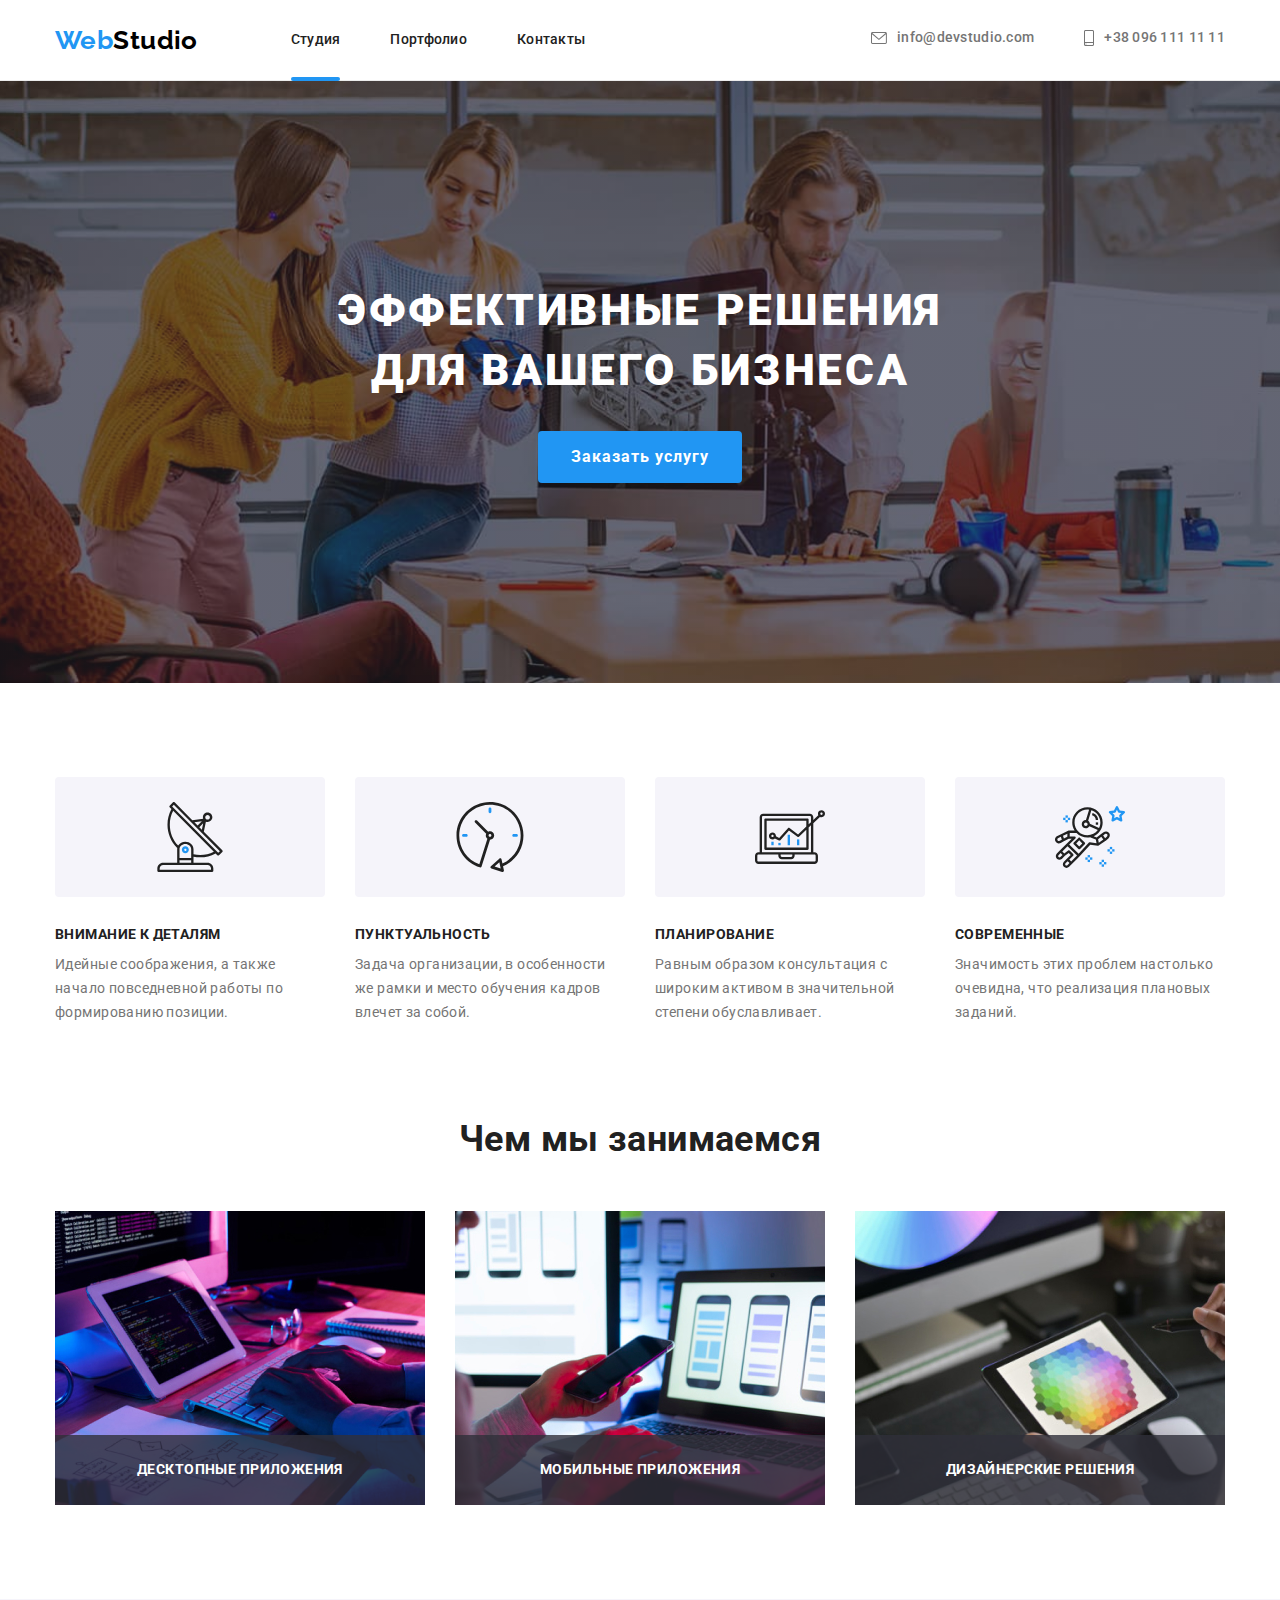
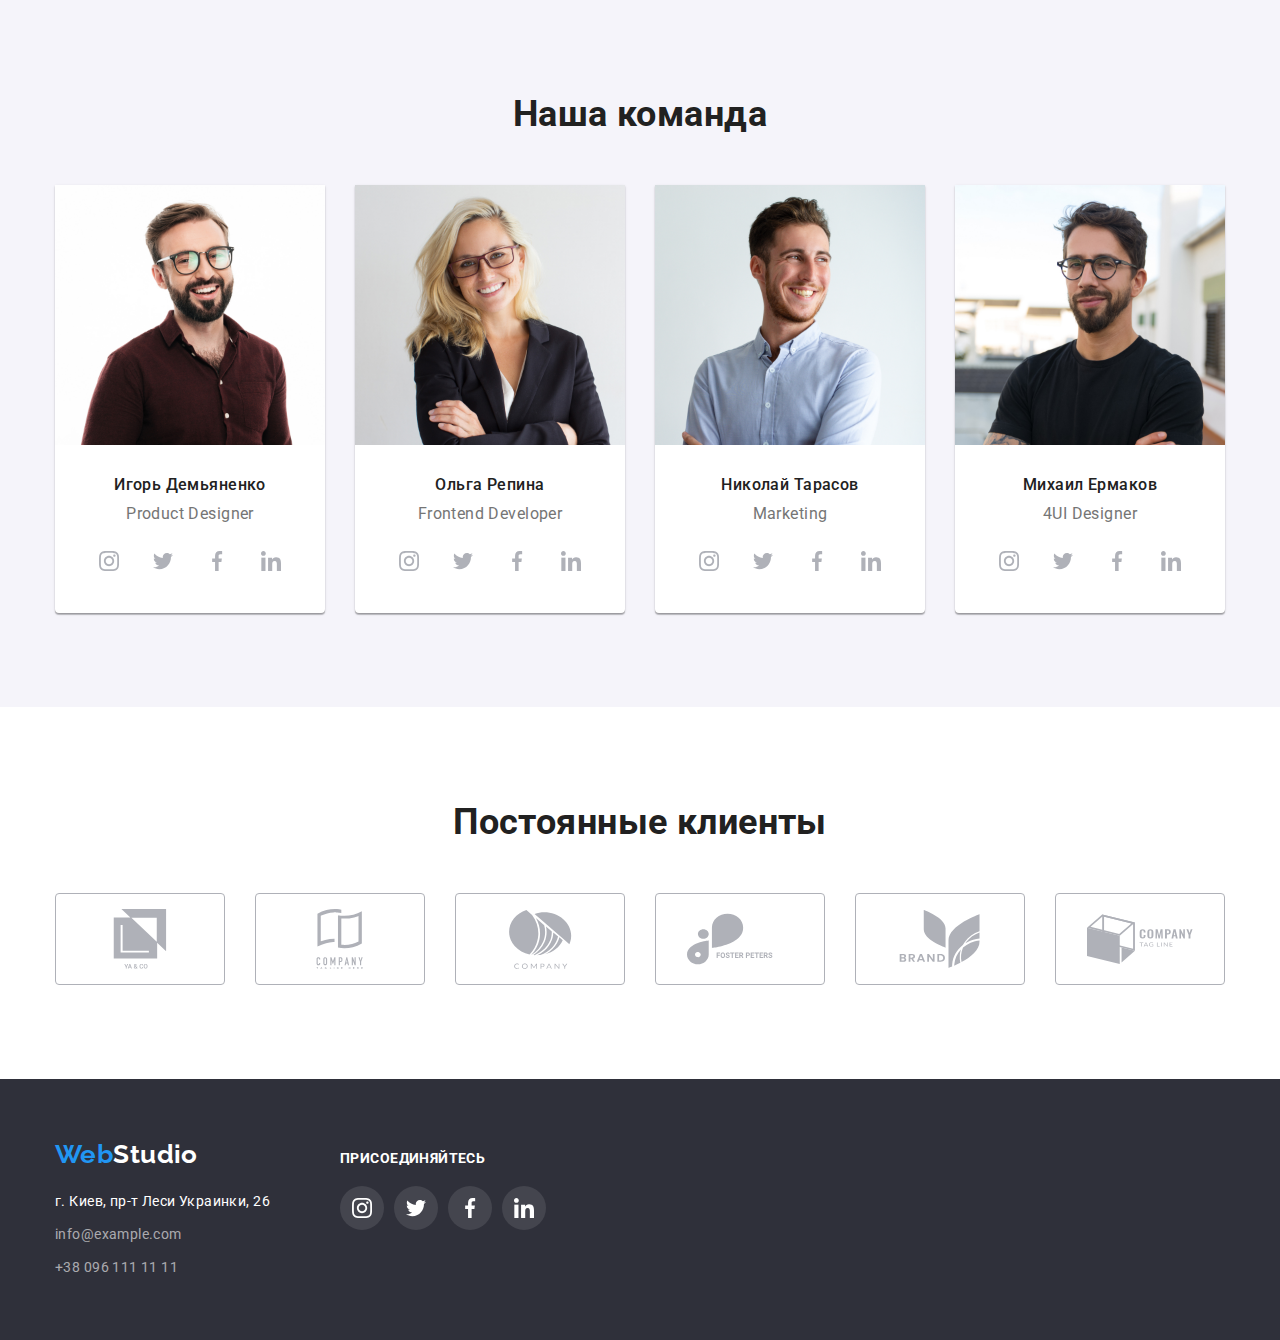
==== index.html @ eaa1dd15 "Добавляет файлы ДЗ№5" ====
<!DOCTYPE html>
<html lang="ru">
  <head>
    <meta charset="UTF-8" />
    <meta http-equiv="X-UA-Compatible" content="IE=edge" />
    <meta name="viewport" content="width=device-width, initial-scale=1.0" />
    <title>WebStudio</title>
    <link rel="preconnect" href="https://fonts.googleapis.com" />
    <link rel="preconnect" href="https://fonts.gstatic.com" crossorigin />
    <link
      href="https://fonts.googleapis.com/css2?family=Raleway:wght@700&family=Roboto:wght@400;500;700;900&display=swap"
      rel="stylesheet"
    />
    <link
      rel="stylesheet"
      href="https://cdnjs.cloudflare.com/ajax/libs/modern-normalize/1.1.0/modern-normalize.min.css"
    />
    <link rel="stylesheet" href="./css/style.css" />
  </head>
  <body>
    <!-- Header section -->
    <header class="header">
      <div class="container nav-flex">
        <nav class="header-nav">
          <a href="./index.html" class="logo link">Web<span class="logo-black">Studio</span></a>
          <ul class="header-nav-list list">
            <li class="header-nav-item">
              <a class="header-nav-link link current" href="./index.html">Студия</a>
            </li>
            <li class="header-nav-item">
              <a class="header-nav-link link" href="./portfolio.html">Портфолио</a>
            </li>
            <li class="header-nav-item">
              <a class="header-nav-link link" href="">Контакты</a>
            </li>
          </ul>
        </nav>
        <ul class="header-contacts-list list">
          <li class="header-contacts-item">
            <a class="header-contact-link link" href="mailto:info@devstudio.com">
              <svg class="contact-icon" width="16px" height="12px">
                <use href="./images/icons.svg#icon-envelope"></use>
              </svg>
              info@devstudio.com
            </a>
          </li>
          <li class="header-contacts-item">
            <a class="header-contact-link link" href="tel:+380961111111">
              <svg class="contact-icon" width="10px" height="16px">
                <use href="./images/icons.svg#icon-smartphone"></use>
              </svg>
              +38 096 111 11 11
            </a>
          </li>
        </ul>
      </div>
    </header>
    <!-- Main content section -->
    <main>
      <!-- Hero section -->
      <section class="hero">
        <div class="container">
          <h1 class="hero-title">Эффективные решения для вашего бизнеса</h1>
          <button class="hero-btn" type="button" data-modal-open>Заказать услугу</button>
        </div>
      </section>
      <!-- Our features -->
      <section class="features-section section">
        <div class="container">
          <h2 class="visually-hidden">Наши преймущества</h2>
          <ul class="features-list list">
            <li class="features-item">
              <div class="features-icon-box">
                <svg class="features-icon" width="70px" height="70px">
                  <use href="./images/icons.svg#icon-antenna"></use>
                </svg>
              </div>
              <h3 class="features-title">Внимание к деталям</h3>
              <p class="features-text">
                Идейные соображения, а также начало повседневной работы по формированию позиции.
              </p>
            </li>
            <li class="features-item">
              <div class="features-icon-box">
                <svg class="features-icon" width="70px" height="70px">
                  <use href="./images/icons.svg#icon-clock"></use>
                </svg>
              </div>
              <h3 class="features-title">Пунктуальность</h3>
              <p class="features-text">
                Задача организации, в особенности же рамки и место обучения кадров влечет за собой.
              </p>
            </li>
            <li class="features-item">
              <div class="features-icon-box">
                <svg class="features-icon" width="70px" height="70px">
                  <use href="./images/icons.svg#icon-diagram"></use>
                </svg>
              </div>
              <h3 class="features-title">Планирование</h3>
              <p class="features-text">
                Равным образом консультация с широким активом в значительной степени обуславливает.
              </p>
            </li>
            <li class="features-item">
              <div class="features-icon-box">
                <svg class="features-icon" width="70px" height="70px">
                  <use href="./images/icons.svg#icon-astronaut"></use>
                </svg>
              </div>
              <h3 class="features-title">Современные</h3>
              <p class="features-text">
                Значимость этих проблем настолько очевидна, что реализация плановых заданий.
              </p>
            </li>
          </ul>
        </div>
      </section>
      <!-- Work section -->
      <section class="work-section section">
        <div class="container">
          <h2 class="section-title">Чем мы занимаемся</h2>
          <ul class="work-list list">
            <li class="work-item">
              <img src="./images/box1.jpg" alt="Написание кода" width="370" />
              <div class="work-box">
                <p>Десктопные приложения</p>
              </div>
            </li>
            <li class="work-item">
              <img
                src="./images/box2.jpg"
                alt="Разработка приложений для портативных устройств"
                width="370"
              />
              <div class="work-box">
                <p>Мобильные приложения</p>
              </div>
            </li>
            <li class="work-item">
              <img src="./images/box3.jpg" alt="Графическая корекция" width="370" />
              <div class="work-box">
                <p>Дизайнерские решения</p>
              </div>
            </li>
          </ul>
        </div>
      </section>
      <!-- Team section -->
      <section class="team-section section">
        <div class="container">
          <h2 class="section-title">Наша команда</h2>
          <ul class="team-list list">
            <li class="team-item">
              <img src="./images/team1.jpg" alt="Фотография Игоря Демьяненко" width="270" />
              <div class="team-workers">
                <h3 class="team-worker">Игорь Демьяненко</h3>
                <p class="team-profession">Product Designer</p>
                <ul class="team-social-list list">
                  <li class="team-social-item">
                    <a class="team-social-link link" href="">
                      <svg class="team-social-icon" width="20px" height="20px">
                        <use href="./images/icons.svg#icon-instagram"></use>
                      </svg>
                    </a>
                  </li>
                  <li class="team-social-item">
                    <a class="team-social-link link" href="">
                      <svg class="team-social-icon" width="20px" height="20px">
                        <use href="./images/icons.svg#icon-twitter"></use>
                      </svg>
                    </a>
                  </li>
                  <li class="team-social-item">
                    <a class="team-social-link link" href="">
                      <svg class="team-social-icon" width="20px" height="20px">
                        <use href="./images/icons.svg#icon-facebook"></use>
                      </svg>
                    </a>
                  </li>
                  <li class="team-social-item">
                    <a class="team-social-link link" href="">
                      <svg class="team-social-icon" width="20px" height="20px">
                        <use href="./images/icons.svg#icon-linkedin"></use>
                      </svg>
                    </a>
                  </li>
                </ul>
              </div>
            </li>
            <li class="team-item">
              <img src="./images/team2.jpg" alt="Фотография Ольги Репиной" width="270" />
              <div class="team-workers">
                <h3 class="team-worker">Ольга Репина</h3>
                <p class="team-profession">Frontend Developer</p>
                <ul class="team-social-list list">
                  <li class="team-social-item">
                    <a class="team-social-link link" href="">
                      <svg class="team-social-icon" width="20px" height="20px">
                        <use href="./images/icons.svg#icon-instagram"></use>
                      </svg>
                    </a>
                  </li>
                  <li class="team-social-item">
                    <a class="team-social-link link" href="">
                      <svg class="team-social-icon" width="20px" height="20px">
                        <use href="./images/icons.svg#icon-twitter"></use>
                      </svg>
                    </a>
                  </li>
                  <li class="team-social-item">
                    <a class="team-social-link link" href="">
                      <svg class="team-social-icon" width="20px" height="20px">
                        <use href="./images/icons.svg#icon-facebook"></use>
                      </svg>
                    </a>
                  </li>
                  <li class="team-social-item">
                    <a class="team-social-link link" href="">
                      <svg class="team-social-icon" width="20px" height="20px">
                        <use href="./images/icons.svg#icon-linkedin"></use>
                      </svg>
                    </a>
                  </li>
                </ul>
              </div>
            </li>
            <li class="team-item">
              <img src="./images/team3.jpg" alt="Фотография Николая Тарасова" width="270" />
              <div class="team-workers">
                <h3 class="team-worker">Николай Тарасов</h3>
                <p class="team-profession">Marketing</p>
                <ul class="team-social-list list">
                  <li class="team-social-item">
                    <a class="team-social-link link" href="">
                      <svg class="team-social-icon" width="20px" height="20px">
                        <use href="./images/icons.svg#icon-instagram"></use>
                      </svg>
                    </a>
                  </li>
                  <li class="team-social-item">
                    <a class="team-social-link link" href="">
                      <svg class="team-social-icon" width="20px" height="20px">
                        <use href="./images/icons.svg#icon-twitter"></use>
                      </svg>
                    </a>
                  </li>
                  <li class="team-social-item">
                    <a class="team-social-link link" href="">
                      <svg class="team-social-icon" width="20px" height="20px">
                        <use href="./images/icons.svg#icon-facebook"></use>
                      </svg>
                    </a>
                  </li>
                  <li class="team-social-item">
                    <a class="team-social-link link" href="">
                      <svg class="team-social-icon" width="20px" height="20px">
                        <use href="./images/icons.svg#icon-linkedin"></use>
                      </svg>
                    </a>
                  </li>
                </ul>
              </div>
            </li>
            <li class="team-item">
              <img src="./images/team4.jpg" alt="Фотография Михаила Ермакова" width="270" />
              <div class="team-workers">
                <h3 class="team-worker">Михаил Ермаков</h3>
                <p class="team-profession">4UI Designer</p>
                <ul class="team-social-list list">
                  <li class="team-social-item">
                    <a class="team-social-link link" href="">
                      <svg class="team-social-icon" width="20px" height="20px">
                        <use href="./images/icons.svg#icon-instagram"></use>
                      </svg>
                    </a>
                  </li>
                  <li class="team-social-item">
                    <a class="team-social-link link" href="">
                      <svg class="team-social-icon" width="20px" height="20px">
                        <use href="./images/icons.svg#icon-twitter"></use>
                      </svg>
                    </a>
                  </li>
                  <li class="team-social-item">
                    <a class="team-social-link link" href="">
                      <svg class="team-social-icon" width="20px" height="20px">
                        <use href="./images/icons.svg#icon-facebook"></use>
                      </svg>
                    </a>
                  </li>
                  <li class="team-social-item">
                    <a class="team-social-link link" href="">
                      <svg class="team-social-icon" width="20px" height="20px">
                        <use href="./images/icons.svg#icon-linkedin"></use>
                      </svg>
                    </a>
                  </li>
                </ul>
              </div>
            </li>
          </ul>
        </div>
      </section>
      <!-- Clien section -->
      <section class="client-section section">
        <div class="container">
          <h2 class="section-title">Постоянные клиенты</h2>
          <ul class="client-list">
            <li class="client-item">
              <a class="client-link link" href="">
                <svg class="client-icon" width="106px" height="60px">
                  <use href="./images/icons.svg#icon-ya-go"></use>
                </svg>
              </a>
            </li>
            <li class="client-item">
              <a class="client-link link" href="">
                <svg class="client-icon" width="106px" height="60px">
                  <use href="./images/icons.svg#icon-company-tag"></use>
                </svg>
              </a>
            </li>
            <li class="client-item">
              <a class="client-link link" href="">
                <svg class="client-icon" width="106px" height="60px">
                  <use href="./images/icons.svg#icon-company"></use>
                </svg>
              </a>
            </li>
            <li class="client-item">
              <a class="client-link link" href="">
                <svg class="client-icon" width="106px" height="60px">
                  <use href="./images/icons.svg#icon-foster"></use>
                </svg>
              </a>
            </li>
            <li class="client-item">
              <a class="client-link link" href="">
                <svg class="client-icon" width="106px" height="60px">
                  <use href="./images/icons.svg#icon-brand"></use>
                </svg>
              </a>
            </li>
            <li class="client-item">
              <a class="client-link link" href="">
                <svg class="client-icon" width="106px" height="60px">
                  <use href="./images/icons.svg#icon-company-box"></use>
                </svg>
              </a>
            </li>
          </ul>
        </div>
      </section>
    </main>
    <!-- Footer section -->
    <footer class="footer">
      <div class="container">
        <div class="footer-flex">
          <div class="footer-contacts-flex">
            <a class="logo link" href="./">Web<span class="logo-white">Studio</span></a>
            <!-- Cotacts -->
            <address class="footer-contact">
              <ul class="footer-contact-list list">
                <li class="footer-contact-item">
                  <a
                    class="footer-contact-link address link"
                    href="https://bit.ly/3pXMvUd"
                    target="_blank"
                    rel="noopener noreferrer"
                    >г. Киев, пр-т Леси Украинки, 26</a
                  >
                </li>
                <li class="footer-contact-item">
                  <a class="footer-contact-link link" href="mailto:info@devstudio.com"
                    >info@example.com</a
                  >
                </li>
                <li class="footer-contacts-item">
                  <a class="footer-contact-link link" href="tel:+380961111111">+38 096 111 11 11</a>
                </li>
              </ul>
            </address>
          </div>
          <div class="footer-social-flex">
            <p class="footer-social-text">присоединяйтесь</p>
            <ul class="footer-social-list list">
              <li class="footer-social-item">
                <a class="footer-social-link link" href="">
                  <svg class="footer-social-icon" width="20px" height="20px">
                    <use href="./images/icons.svg#icon-instagram"></use>
                  </svg>
                </a>
              </li>
              <li class="footer-social-item">
                <a class="footer-social-link link" href="">
                  <svg class="footer-social-icon" width="20px" height="20px">
                    <use href="./images/icons.svg#icon-twitter"></use>
                  </svg>
                </a>
              </li>
              <li class="footer-social-item">
                <a class="footer-social-link link" href="">
                  <svg class="footer-social-icon" width="20px" height="20px">
                    <use href="./images/icons.svg#icon-facebook"></use>
                  </svg>
                </a>
              </li>
              <li class="footer-social-item">
                <a class="footer-social-link link" href="">
                  <svg class="footer-social-icon" width="20px" height="20px">
                    <use href="./images/icons.svg#icon-linkedin"></use>
                  </svg>
                </a>
              </li>
            </ul>
          </div>
        </div>
      </div>
      <div class="backdrop is-hidden" data-modal>
        <div class="modal">
          <button class="button-close" type="button" data-modal-close>
            <svg class="icon-close" width="30px" height="30px">
              <use href="./images/icons.svg#icon-close"></use>
            </svg>
          </button>
        </div>
      </div>
    </footer>
    <script src="./js/modal.js"></script>
  </body>
</html>
---- css/style.css ----
:root {
  --main-text-color: #212121;
  --secondary-text-color: #757575;
  --accent-color: #2196f3;
  --white: #ffffff;
  --black: #000000;
  --footer-contacts-color: rgba(255, 255, 255, 0.6);
  --white-background-color: #ffffff;
  --main-background-color: #ffffff;
  --team-background-color: #f5f4fa;
  --hero-background-color: #2f303a;
  --main-logo-color: #AFB1B8;
  --btn-hover-color: #188CE8;
}

body {
  font-family: 
    'Roboto', 'Open Sans', 'Fira Sans', sans-serif;
  font-size: 14px;
  letter-spacing: 0.03em;
  color: var(--main-text-color);
}

.list {
  list-style: none;
}

.link {
  text-decoration: none;
}

h1,
h2,
h3,
h4,
h5,
h6,
p,
ul {
  margin: 0;
  padding: 0;
}

img {
  display: block;
  max-width: 100%;
  height: auto;
}

.container {
  width: 1200px;
  padding-left: 15px;
  padding-right: 15px;
  margin-left: auto;
  margin-right: auto;
}

.section {
  padding-top: 94px;
  padding-bottom: 94px;
}

/* Header section */

.header {
  border-bottom: 1px solid #ececec;
  background-color: var(--main-background-color);
}

.logo {
  font-family: 'Raleway', sans-serif;
  font-weight: 700;
  font-size: 26px;
  line-height: 1.19;
  color: var(--accent-color);
  align-items: center;
  text-align: center;
}

.logo-black {
  color: var(--black);
}

.nav-flex {
  display: flex;
  align-items: center;
}

.header-nav {
  display: flex;
  align-items: center;
}

.header-nav-list {
  display: flex;
  margin-left: 93px;
  padding: 0;
}

.header-contacts-list {
  display: flex;
  margin-left: auto;
}

.header-contacts-item + .header-contacts-item {
  margin-left: 50px;
}

.header-nav-item:not(:last-child) {
  margin-right: 50px;
}

.header-nav-link {
  position: relative;
  display: block;
  padding-top: 32px;
  padding-bottom: 32px;
  font-weight: 500;
  font-size: 14px;
  line-height: 1.14;
  letter-spacing: 0.02em;
  color: var(--main-text-color);
  transition: color 250ms cubic-bezier(0.4, 0, 0.2, 1);
}

.contact-icon {
  fill: currentColor;
  margin-right: 10px;
}

.header-contact-link {
  display: inline-flex;
  align-items: center;
  font-weight: 500;
  font-size: 14px;
  line-height: 1.14;
  letter-spacing: 0.02em;
  color: var(--secondary-text-color);
  transition: color 250ms cubic-bezier(0.4, 0, 0.2, 1);
}

.header-nav-link:hover,
.header-nav-link:focus,
.header-contact-link:hover,
.header-contact-link:focus {
  color: var(--accent-color);
}


.header-nav-link.current::after {
  content: '';
  position: absolute;
  width: 100%;
  height: 4px;
  left: 0;
  bottom: -1px;
  background: var(--accent-color);
  border-radius: 2px;
}

/* Main sections */

.hero {
  padding-top: 200px;
  padding-bottom: 200px;
  max-width: 1600px;
  min-height: 600px;
  margin-left: auto;
  margin-right: auto;
  background-image: linear-gradient(to right,
      rgba(47, 48, 58, 0.4),
      rgba(47, 48, 58, 0.4)),
    url(../images/hero-bg.jpg);
  background-color: var(--hero-background-color);
  background-repeat: no-repeat;
  background-position: center;
  background-size: cover;
  text-align: center;
}

.hero-title {
  margin-bottom: 30px;
  font-weight: 900;
  font-size: 44px;
  max-width: 696px;
  margin-left: auto;
  margin-right: auto;
  line-height: 1.36;
  text-align: center;
  letter-spacing: 0.06em;
  text-transform: uppercase;
  color: var(--white);
}

.hero-btn {
  display: inline-block;
  border-radius: 4px;
  border: 1px solid transparent;
  padding: 10px 32px;
  min-width: 200px;
  font-weight: 700;
  font-size: 16px;
  line-height: 1.88;
  align-items: center;
  text-align: center;
  letter-spacing: 0.06em;
  background-color: var(--accent-color);
  color: var(--white);
  cursor: pointer;
}

.hero-btn:hover,
.hero-btn:focus {
  background-color: var(--btn-hover-color);
  transition: background-color 250ms cubic-bezier(0.4, 0, 0.2, 1);
}

/* Modal window */

.backdrop {
  position: fixed;
  top: 0;
  left: 0;
  width: 100%;
  height: 100%;
  opacity: 1;
  background-color: rgba(0, 0, 0, 0.2);
  transition: opacity 250ms cubic-bezier(0.4, 0, 0.2, 1);
}

.backdrop.is-hidden {
  opacity: 0;
  pointer-events: none;
}

.backdrop.is-hidden .modal {
  transform: translate(-50%, -50%) scale(0.5);
}

.modal {
  position: absolute;
  top: 50%;
  left: 50%;

  min-height: 581px;
  min-width: 528px;
  padding: 15px;

  background-color: var(--main-background-color);
  box-shadow: 0px 1px 3px rgba(0, 0, 0, 0.12),
  0px 1px 1px rgba(0, 0, 0, 0.14),
  0px 2px 1px rgba(0, 0, 0, 0.2);
  border-radius: 4px;

  transform: translate(-50%, -50%) scale(1);
  transition: transform 250ms cubic-bezier(0.4, 0, 0.2, 1);
}


.button-close {
  position: absolute;
  display: flex;
  align-items: center;
  right: 8px;
  top: 8px;
  width: 30px;
  height: 30px;
  border-radius: 50%;
  cursor: pointer;
  border: 1px solid rgba(0, 0, 0, 0.1);
  background-color: var(--main-background-color);
}

.icon-close {
  fill: currentColor;
}

/* Features section */

.visually-hidden {
  position: absolute;
  width: 1px;
  height: 1px;
  margin: -1px;
  border: 0;
  padding: 0;
  white-space: nowrap;
  clip-path: inset(100%);
  clip: rect(0 0 0 0);
  overflow: hidden;
}


.features-list {
  display: flex;
}

.features-item:not(:last-child) {
  max-width: 270px;
  margin-right: 30px;
}

.features-icon-box {
  display: flex;
  width: 270px;
  height: 120px;
  background-color: var(--team-background-color);
  border-radius: 4px;
  align-items: center;
  justify-content: center;
  margin-bottom: 30px;
}

.features-title {
  font-weight: 700;
  font-size: 14px;
  line-height: 1.14;
  text-transform: uppercase;
}

.features-text {
  margin-top: 10px;
  line-height: 1.71;  
  color: var(--secondary-text-color)
}

/* Work section */

.work-section {
  padding-top: 0;
  background-color: var(--main-background-color);
}

.section-title {
  font-weight: 700;
  font-size: 36px;
  line-height: 1.17;
  text-align: center;
  color: var(--main-text-color)
}

.work-list {
  display: flex;
  margin-top: 50px;
}


.work-item:not(:last-child) {
  margin-right: 30px;
}

.work-item {
  position: relative;
}

.work-box {
  position: absolute;
  width: 100%;
  height: 100%;
  bottom: 0;
  left: 0;
  height: 70px;
  display: flex;
  justify-content: center;
  align-items: center;
  background-color: rgba(47, 48, 58, 0.8);
}

.work-box > p {
  font-weight: 700;
  line-height: 1.14;
  text-transform: uppercase;
  color: var(--main-background-color);
}

/* Team section */

.team-item {
  box-shadow: 0px 1px 3px rgba(0, 0, 0, 0.12),
  0px 1px 1px rgba(0, 0, 0, 0.14),
  0px 2px 1px rgba(0, 0, 0, 0.2);
  border-radius: 0px 0px 4px 4px;
}

.team-social-list {
  display: flex;
  margin-top: 16px;
  justify-content: center;
  align-items: center;
}

.team-social-item {
  width: 44px;
  height: 44px;
}

.team-social-item:not(:last-child) {
  margin-right: 10px;
}

.team-social-link {
  width: 100%;
  height: 100%;
  display: flex;
  border-radius: 50%;
  align-items: center;
  justify-content: center;
  color: var(--main-logo-color);
  transition: background-color 250ms cubic-bezier(0.4, 0, 0.2, 1),
  color 250ms cubic-bezier(0.4, 0, 0.2, 1);
}

.team-social-link:hover,
.team-social-link:focus {
  color: var(--white);
  background-color: var(--accent-color);
  } 

.team-social-icon {
  fill: currentColor;
}

.team-section {
  background-color: var(--team-background-color);
}

.team-list {
  display: flex;
  margin-top: 50px;
}

.team-item {
  background-color: var(--white-background-color);
}

.team-item:not(:last-child) {
  margin-right: 30px;
}

.team-workers {
  padding-top: 30px;
  padding-bottom: 30px;
}

.team-worker {
  font-weight: 500;
  font-size: 16px;
  line-height: 1.19;
  color: var(--main-text-color);
  text-align: center;
}

.team-profession {
  margin-top: 10px;
  font-size: 16px;
  line-height: 1.19;
  color: var(--secondary-text-color);
  text-align: center;
}

/* Client section */

.client-list {
  display: flex;
  margin-top: 50px;
  padding: 0;
  list-style: none;
  justify-content: space-between;
  align-items: center;
}

.client-item {
  width: 170px;
  height: 92px;
}

.client-item:not(:last-child) {
  margin-right: 30px;
}

.client-link {
  width: 100%;
  height: 100%;
  display: flex;
  align-items: center;
  justify-content: center;
  border: 1px solid var(--main-logo-color);
  box-sizing: border-box;
  border-radius: 4px;
  color: var(--main-logo-color);
  transition: color 250ms cubic-bezier(0.4, 0, 0.2, 1),
  border-color 250ms cubic-bezier(0.4, 0, 0.2, 1);
}

.client-link:hover,
.client-link:focus {
  color: var(--accent-color);
  border-color: var(--accent-color);
  }

.client-icon {
  fill: currentColor;
}

/* Footer section */

.footer-flex {
  display: flex;
  align-items: baseline;
}

.footer-social-flex {
  width: 206px;
  height: 80px;
  margin-left: 70px;
}

.footer-social-list {
  display: flex;
  margin-top: 20px;
  justify-content: space-between;
  align-items: center;
}

.footer-social-text {
  font-weight: 700;
  text-transform: uppercase;
  color: var(--white);
}

.footer-social-item {
  width: 44px;
  height: 44px;

}

.footer-social-link {
  width: 100%;
  height: 100%;
  display: flex;
  justify-content: center;
  align-items: center;
  border-radius: 50%;
  color: var(--white);
  background-color: rgba(255, 255, 255, 0.1);
  transition: background-color 250ms cubic-bezier(0.4, 0, 0.2, 1);
}

.footer-social-link:hover,
.footer-social-link:focus {
  background-color: var(--accent-color);
  }

.footer-social-icon {  
  fill: currentColor;
}

.footer {
  background-color: var(--hero-background-color);
  padding-top: 60px;
  padding-bottom: 60px;
}

.logo-white {
  color: var(--white);
}

.footer-contact {
  margin-top: 20px;
}

.footer-contact-item:not(last-child) {
  margin-bottom: 9px;
}

.footer-contact-link {
  font-style: normal;
  font-size: 14px;
  line-height: 1.71;
  color: var(--footer-contacts-color);
  transition: color 250ms cubic-bezier(0.4, 0, 0.2, 1);
}

.footer-contact-link.address {
  color: var(--white);
  margin-top: 20px;
}

.footer-contact-link:hover,
.footer-contact-link:focus {
  color: var(--accent-color);
}

/* Portfolio */

.portfolio-section {
  background-color: var(--main-background-color)
}

.portfolio-btn-list {
  display: flex;
  justify-content: center;
}

.portfolio-btn-item:not(:last-child) {
  margin-right: 8px;
}

.portfolio-btn {
  display: inline-block;
  min-width: 73px;
  padding: 6px 22px;
  font-weight: 500;
  font-size: 16px;
  line-height: 1.63;
  letter-spacing: 0.03em;
  text-align: center;
  border: 1px solid transparent;
  border-radius: 4px;  
  background-color: var(--team-background-color);
  color: var(--main-text-color);
  cursor: pointer;
  transition: color 250ms cubic-bezier(0.4, 0, 0.2, 1), background-color 250ms cubic-bezier(0.4, 0, 0.2, 1), box-shadow 250ms cubic-bezier(0.4, 0, 0.2, 1);
}

.portfolio-btn:hover,
.portfolio-btn:focus {
  background-color: var(--accent-color);
  color: var(--white);
  box-shadow: 0px 3px 1px rgba(0, 0, 0, 0.1),
  0px 1px 2px rgba(0, 0, 0, 0.08),
  0px 2px 2px rgba(0, 0, 0, 0.12);
}

.portfolio-list {
  display: flex;
  flex-wrap: wrap;
  margin-top: 50px;
}


.portfolio-list-item:not(:nth-child(3n)) {
  margin-right: 30px;
}

.portfolio-list-item:nth-last-child(-n + 3) {
  margin-bottom: 0;
}

.portfolio-list-item {
  margin-bottom: 30px;
}

.portfolio-list-link {
  display: block;
  width: 370px;
  transition: box-shadow 250ms cubic-bezier(0.4, 0, 0.2, 1);
}

.portfolio-list-link:hover,
.portfolio-list-link:focus {
  box-shadow: 0px 1px 1px rgba(0, 0, 0, 0.12),
    0px 4px 4px rgba(0, 0, 0, 0.06),
    1px 4px 6px rgba(0, 0, 0, 0.16);
}

.image-cover {
  position: relative;
  overflow: hidden;
}

.product-description {
  position: absolute;
  top: 1px;
  left: 0;
  font-size: 18px;
  line-height: 1.55;
  width: 100%;
  height: 100%;
  padding: 63px 24px;
  color: var(--white);
  background-color: rgba(33, 150, 243, 0.9);
  transform: translateY(100%);
  transition: transform 250ms cubic-bezier(0.4, 0, 0.2, 1);
}

.portfolio-list-link:hover .product-description {
  transform: translateY(0);
}

.portfolio-list-link:focus .product-description {
  transform: translateY(0);
}

  


.portfolio-list-title {
  font-weight: 700;
  font-size: 18px;
  line-height: 2;
  letter-spacing: 0.06em;
  color: var(--main-text-color);
}

.portfolio-list-text {
  font-size: 16px;
  line-height: 1.87;
  color: var(--secondary-text-color);
  margin-top: 4px;
}

.portfolio-border {
  border: 1px solid #eeeeee;
  border-top: transparent;
  padding: 20px 24px;
}
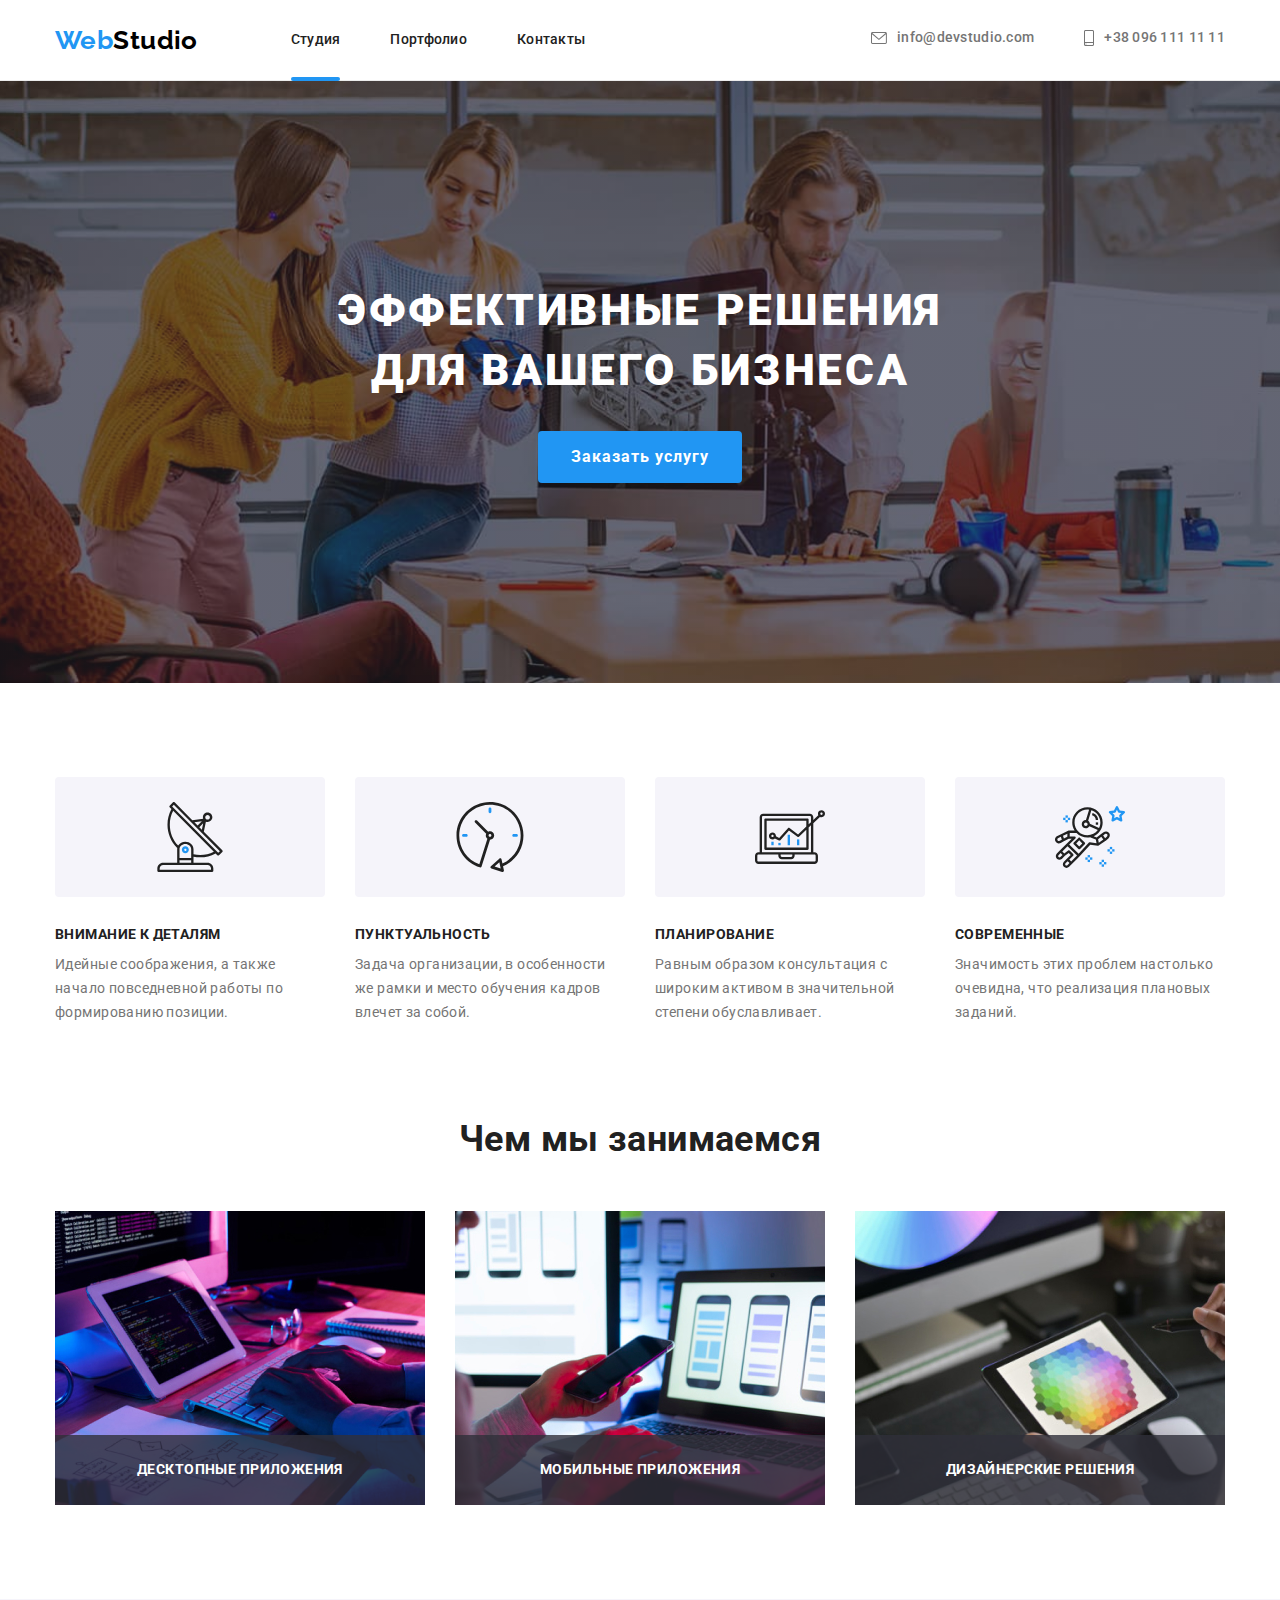
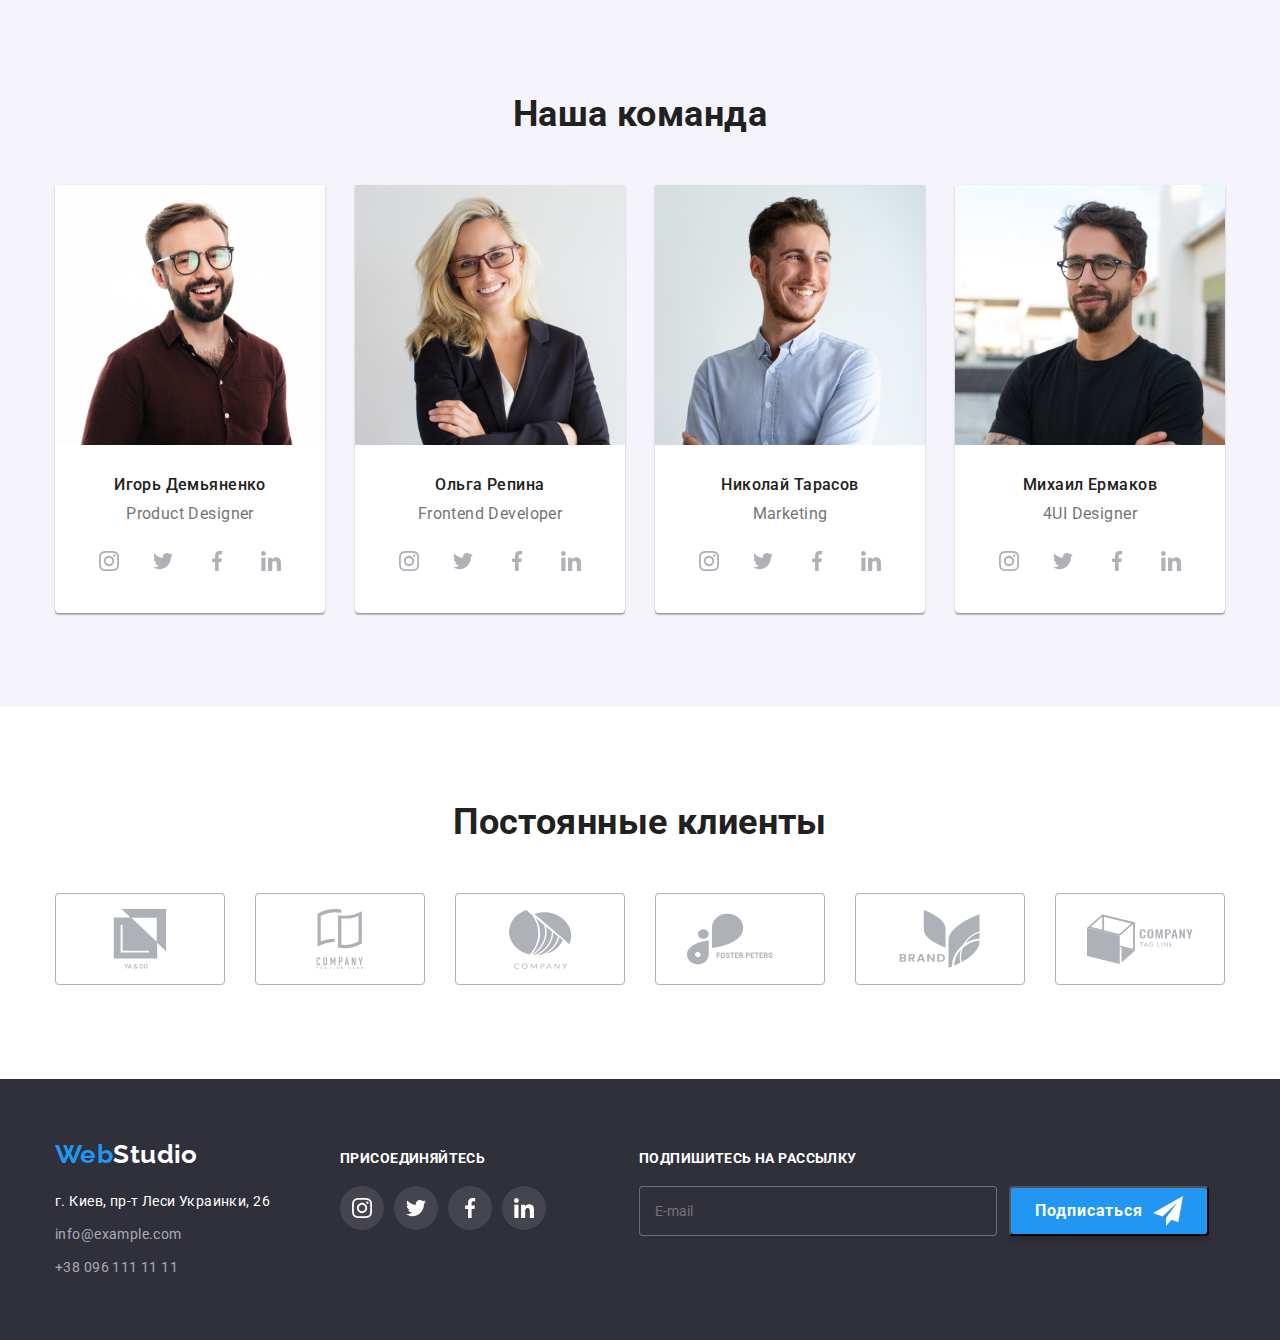
==== commit 9efc27cc: "Добавляет секцию подписаться" ====
--- a/index.html
+++ b/index.html
@@ -415,6 +415,25 @@
               </li>
             </ul>
           </div>
+          <div class="footer-subscribe">
+            <p class="footer-subscribe-text">Подпишитесь на рассылку</p>
+            <div class="subscribe-form">
+              <form>
+                <input
+                  class="subscribe-input"
+                  type="email"
+                  name="mail"
+                  id="mail"
+                  placeholder="E-mail"
+                />
+              </form>
+              <button class="submit-btn" type="submit">
+                Подписаться<svg class="icon-send" width="30px" height="30px">
+                  <use href="./images/icons.svg#icon-send"></use>
+                </svg>
+              </button>
+            </div>
+          </div>
         </div>
       </div>
       <div class="backdrop is-hidden" data-modal>
--- a/css/style.css
+++ b/css/style.css
@@ -591,6 +591,56 @@
   color: var(--accent-color);
 }
 
+.footer-subscribe {
+  margin-left: 93px;
+}
+
+.footer-subscribe-text {
+font-weight: 700;
+text-transform: uppercase;
+color: var(--white);
+}
+
+.subscribe-form {
+  display: flex;
+  margin-top: 20px;
+}
+
+.subscribe-input {
+  width: 358px;
+  padding: 16px 15px;
+  border: 1px solid rgba(255, 255, 255, 0.3);
+  border-radius: 4px;
+  background-color: var(--hero-background-color);
+  color: var(--white);
+  margin-right: 12px;
+}
+
+.submit-btn {
+  display: flex;
+  width: 200px;
+  height: 50px;
+  color: var(--white);
+  background-color: var(--accent-color);
+  font-weight: 700;
+  font-size: 16px;
+  line-height: 1.875;
+  justify-content: center;
+  align-items: center;
+  text-align: center;
+  letter-spacing: 0.06em;
+  
+
+  box-shadow: 0px 4px 4px rgba(0, 0, 0, 0.15);
+  border-radius: 4px;
+}
+
+.icon-send {
+  fill: currentColor;
+  margin-left: 10px;
+}
+
+
 /* Portfolio */
 
 .portfolio-section {
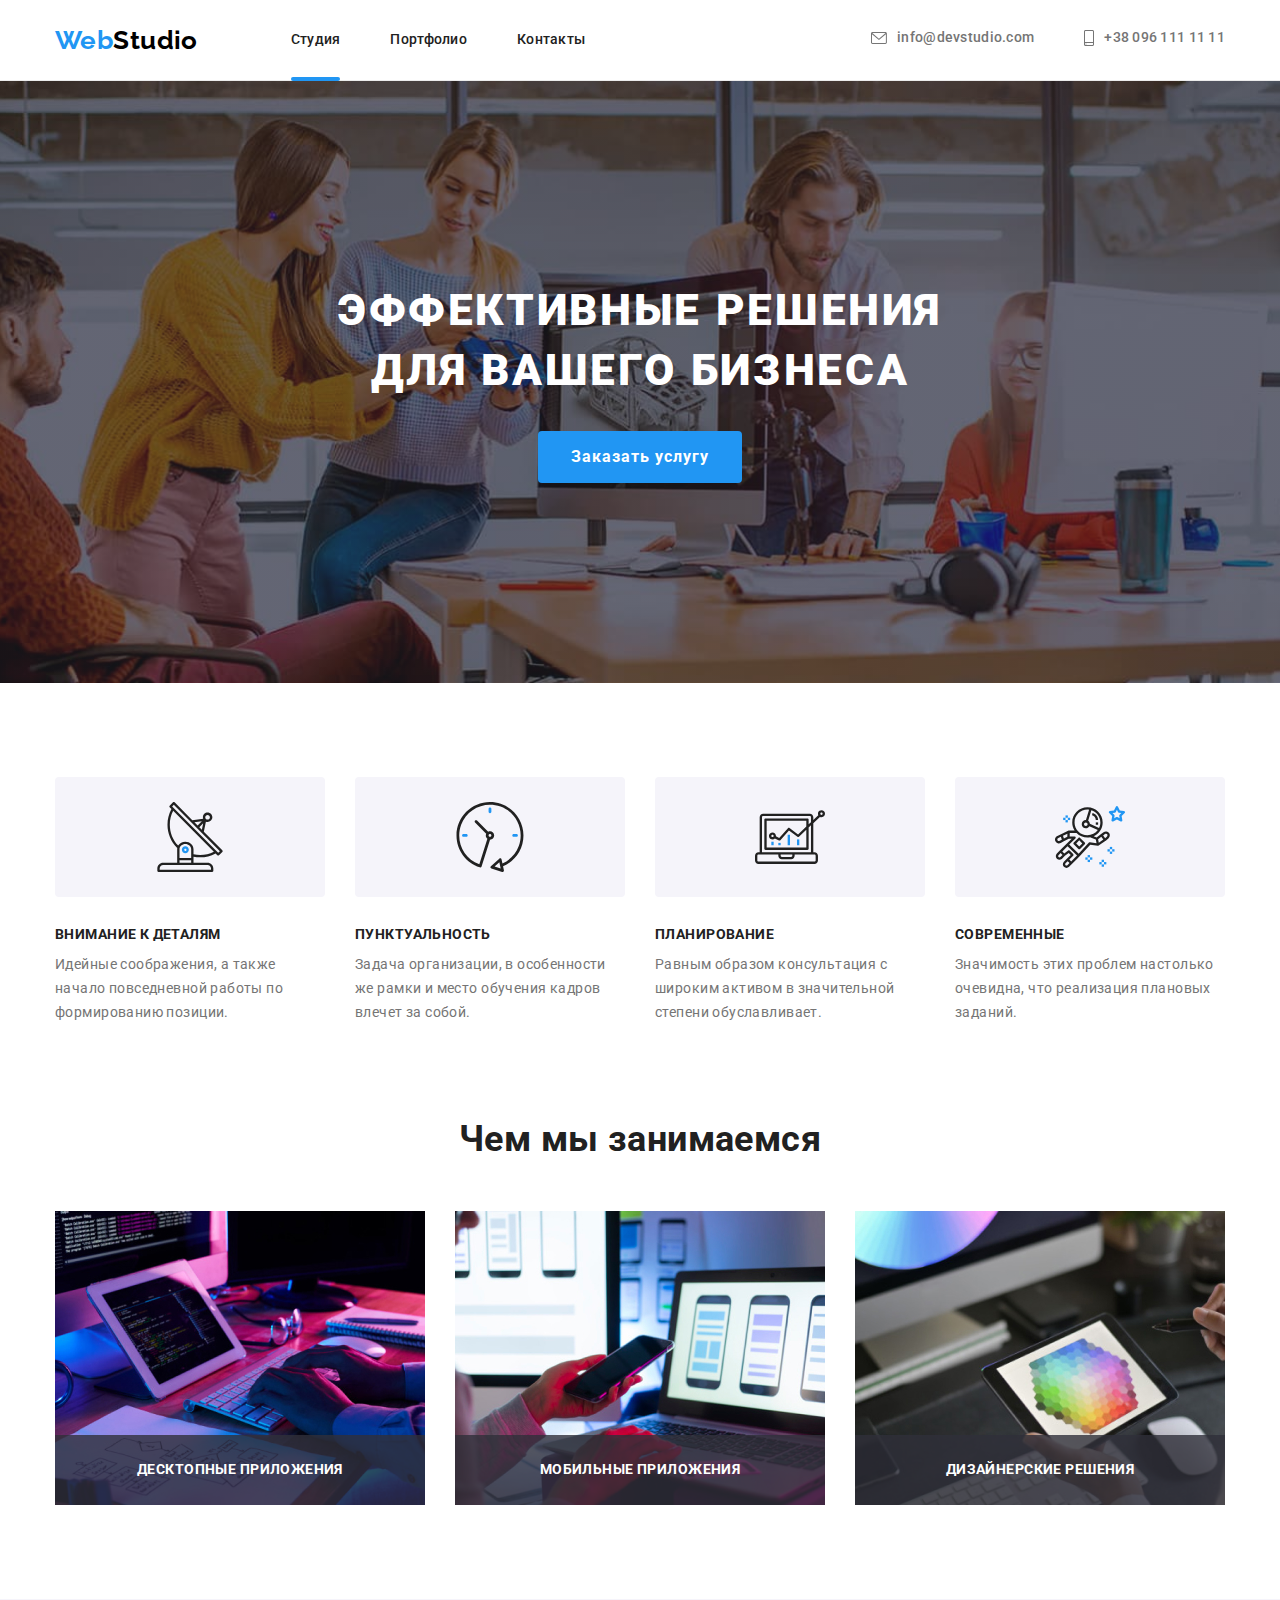
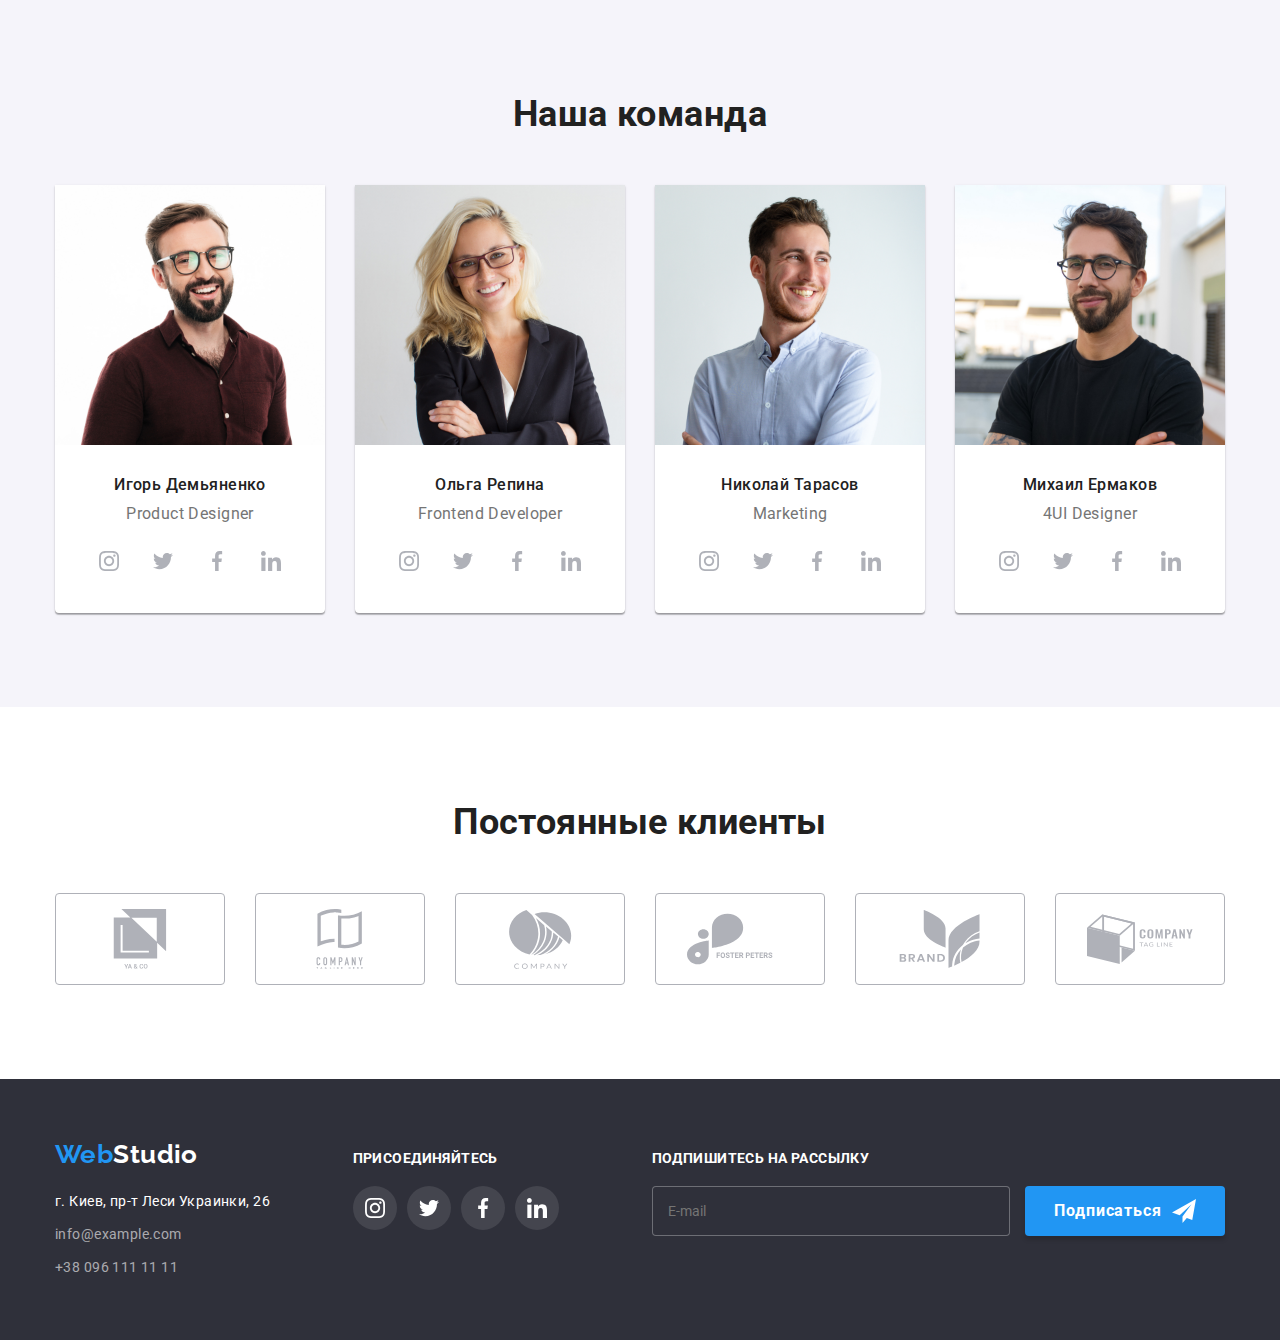
==== commit 393b36da: "Исправления от ментора" ====
--- a/index.html
+++ b/index.html
@@ -426,12 +426,12 @@
                   id="mail"
                   placeholder="E-mail"
                 />
+                <button class="submit-btn" type="submit">
+                  Подписаться<svg class="icon-send" width="24px" height="24px">
+                    <use href="./images/icons.svg#icon-send"></use>
+                  </svg>
+                </button>
               </form>
-              <button class="submit-btn" type="submit">
-                Подписаться<svg class="icon-send" width="30px" height="30px">
-                  <use href="./images/icons.svg#icon-send"></use>
-                </svg>
-              </button>
             </div>
           </div>
         </div>
@@ -443,6 +443,53 @@
               <use href="./images/icons.svg#icon-close"></use>
             </svg>
           </button>
+          <form class="form" name="form" action="#" autocomplite="off" novalidate>
+            <h2 class="modal-title">Оставьте свои данные, мы вам перезвоним</h2>
+            <div class="form-field">
+              <label class="form-label" for="name">Имя</label>
+              <input class="form-input" type="name" id="name" />
+              <svg class="input-icon" width="18px" height="18px">
+                <use href="./images/icons.svg#icon-person"></use>
+              </svg>
+            </div>
+            <div class="form-field">
+              <label class="form-label" for="tel">Телефон</label>
+              <input class="form-input" type="tel" id="tel" />
+              <svg class="input-icon" width="18px" height="18px">
+                <use href="./images/icons.svg#icon-phone"></use>
+              </svg>
+            </div>
+            <div class="form-field">
+              <label class="form-label" for="email">Почта</label>
+              <input class="form-input" type="email" id="email" />
+              <svg class="input-icon" width="18px" height="18px">
+                <use href="./images/icons.svg#icon-email"></use>
+              </svg>
+            </div>
+            <div class="form-field">
+              <label class="form-label" for="comments">Комментарий</label>
+              <textarea
+                class="form-input form-textarea"
+                name="form-comments"
+                id="comments"
+                placeholder="Введите текст"
+              ></textarea>
+            </div>
+            <div class="form-field-check">
+              <label class="policy-lable" for="policy">
+                <input
+                  class="form-checkbox visually-hidden"
+                  type="checkbox"
+                  name="policy"
+                  id="policy"
+                />
+                <span class="icon-check"></span>
+                Соглашаюсь с рассылкой и принимаю
+                <a class="link-check" href="#">Условия договора</a>
+              </label>
+            </div>
+            <button class="btn-submit-modal" type="submit">Отправить</button>
+          </form>
         </div>
       </div>
     </footer>
--- a/css/style.css
+++ b/css/style.css
@@ -244,7 +244,6 @@
 
   min-height: 581px;
   min-width: 528px;
-  padding: 15px;
 
   background-color: var(--main-background-color);
   box-shadow: 0px 1px 3px rgba(0, 0, 0, 0.12),
@@ -271,8 +270,158 @@
   background-color: var(--main-background-color);
 }
 
+.button-close:hover, 
+.button-close:focus {
+  color: var(--accent-color);
+}
+
 .icon-close {
   fill: currentColor;
+}
+
+.form {
+  padding: 40px;
+}
+
+
+
+
+
+.form-field {
+  display: flex;
+  flex-direction: column;
+  position: relative;
+  margin-bottom: 10px;
+}
+
+.form-field:nth-child(5) {
+  margin-bottom: 0;
+}
+
+.modal-title {
+  margin-bottom: 12px;
+  font-weight: 700;
+  font-size: 20px;
+  line-height: 1.15;
+  text-align: center;
+  letter-spacing: 0.03em;
+  
+  color: var(--main-text-color);
+}
+
+.form-label {
+  margin-bottom: 4px;
+  font-size: 12px;
+  line-height: 1.16;
+  letter-spacing: 0.01em;
+  color: var(--secondary-text-color);
+}
+
+.form-input {
+  padding: 12px 35px;
+  width: 100%;
+  border: 1px solid rgba(33, 33, 33, 0.2);
+  border-radius: 4px;
+  cursor: pointer;
+  transition: border-color 250ms cubic-bezier(0.4, 0, 0.2, 1);
+}
+
+.form-textarea {
+  display: block;
+  height: 120px;
+  resize: none;
+  padding: 12px 16px;
+}
+
+.form-textarea::placeholder {
+  font-size: 12px;
+  line-height: 1.16;
+  letter-spacing: 0.01em;
+  
+  color: rgba(117, 117, 117, 0.5);
+}
+
+.form-input:hover, 
+.form-input:focus {
+  outline: none;
+  border-color: var(--accent-color);
+}
+
+.input-icon {
+  position: absolute;
+  left: 12px;
+  top: 50%;
+  fill: currentColor;
+  transition: fill 250ms cubic-bezier(0.4, 0, 0.2, 1);
+}
+
+.form-input:hover~.input-icon, 
+.form-input:focus~.input-icon {
+  fill: var(--accent-color);
+}
+
+.policy-lable {
+  justify-content: center;
+  display: flex;
+  align-items: center;
+  line-height: 1.71;
+  color: var(--secondary-text-color);
+}
+
+.form-field-check {
+  margin-top: 20px;
+  margin-bottom: 30px;
+}
+
+
+.icon-check {
+  display: inline-block;
+  width: 16px;
+  height: 15px;
+  border: 2px solid var(--main-text-color);
+  border-radius: 2px;
+  margin-right: 7px;
+  cursor: pointer;
+}
+
+.form-checkbox:checked + .icon-check {
+  background-image: url(../images/icon-check1.svg);
+  background-position: center;
+  background-repeat: no-repeat;
+  background-color: var(--accent-color);
+  background-origin: border-box;
+  border-color: var(--accent-color);
+  }
+
+.link-check {
+  color: var(--accent-color);
+  margin-left: 5px;
+}
+
+.btn-submit-modal {
+  display: flex;
+  justify-content: center;
+  align-items: center;
+  text-align: center;
+  margin: 0 auto;
+  min-width: 200px;
+  padding: 10px 55px;
+  background: var(--accent-color);
+  border: none;
+  box-shadow: 0px 4px 4px rgba(0, 0, 0, 0.15);
+  border-radius: 4px;
+  font-weight: 700;
+  font-size: 16px;
+  line-height: 1.875;
+  letter-spacing: 0.06em;
+  color: var(--white);
+  cursor: pointer;
+}
+
+.btn-submit-modal:hover,
+.btn-submit-modal:focus {
+  background-color: var(--btn-hover-color);
+  transition: background-color 250ms cubic-bezier(0.4, 0, 0.2, 1);
 }
 
 /* Features section */
@@ -509,6 +658,10 @@
   align-items: baseline;
 }
 
+.footer-contacts-flex {
+  flex-grow: 1;
+}
+
 .footer-social-flex {
   width: 206px;
   height: 80px;
@@ -531,7 +684,6 @@
 .footer-social-item {
   width: 44px;
   height: 44px;
-
 }
 
 .footer-social-link {
@@ -617,10 +769,11 @@
 }
 
 .submit-btn {
-  display: flex;
+  display: inline-flex;
   width: 200px;
   height: 50px;
   color: var(--white);
+  border: transparent;
   background-color: var(--accent-color);
   font-weight: 700;
   font-size: 16px;
